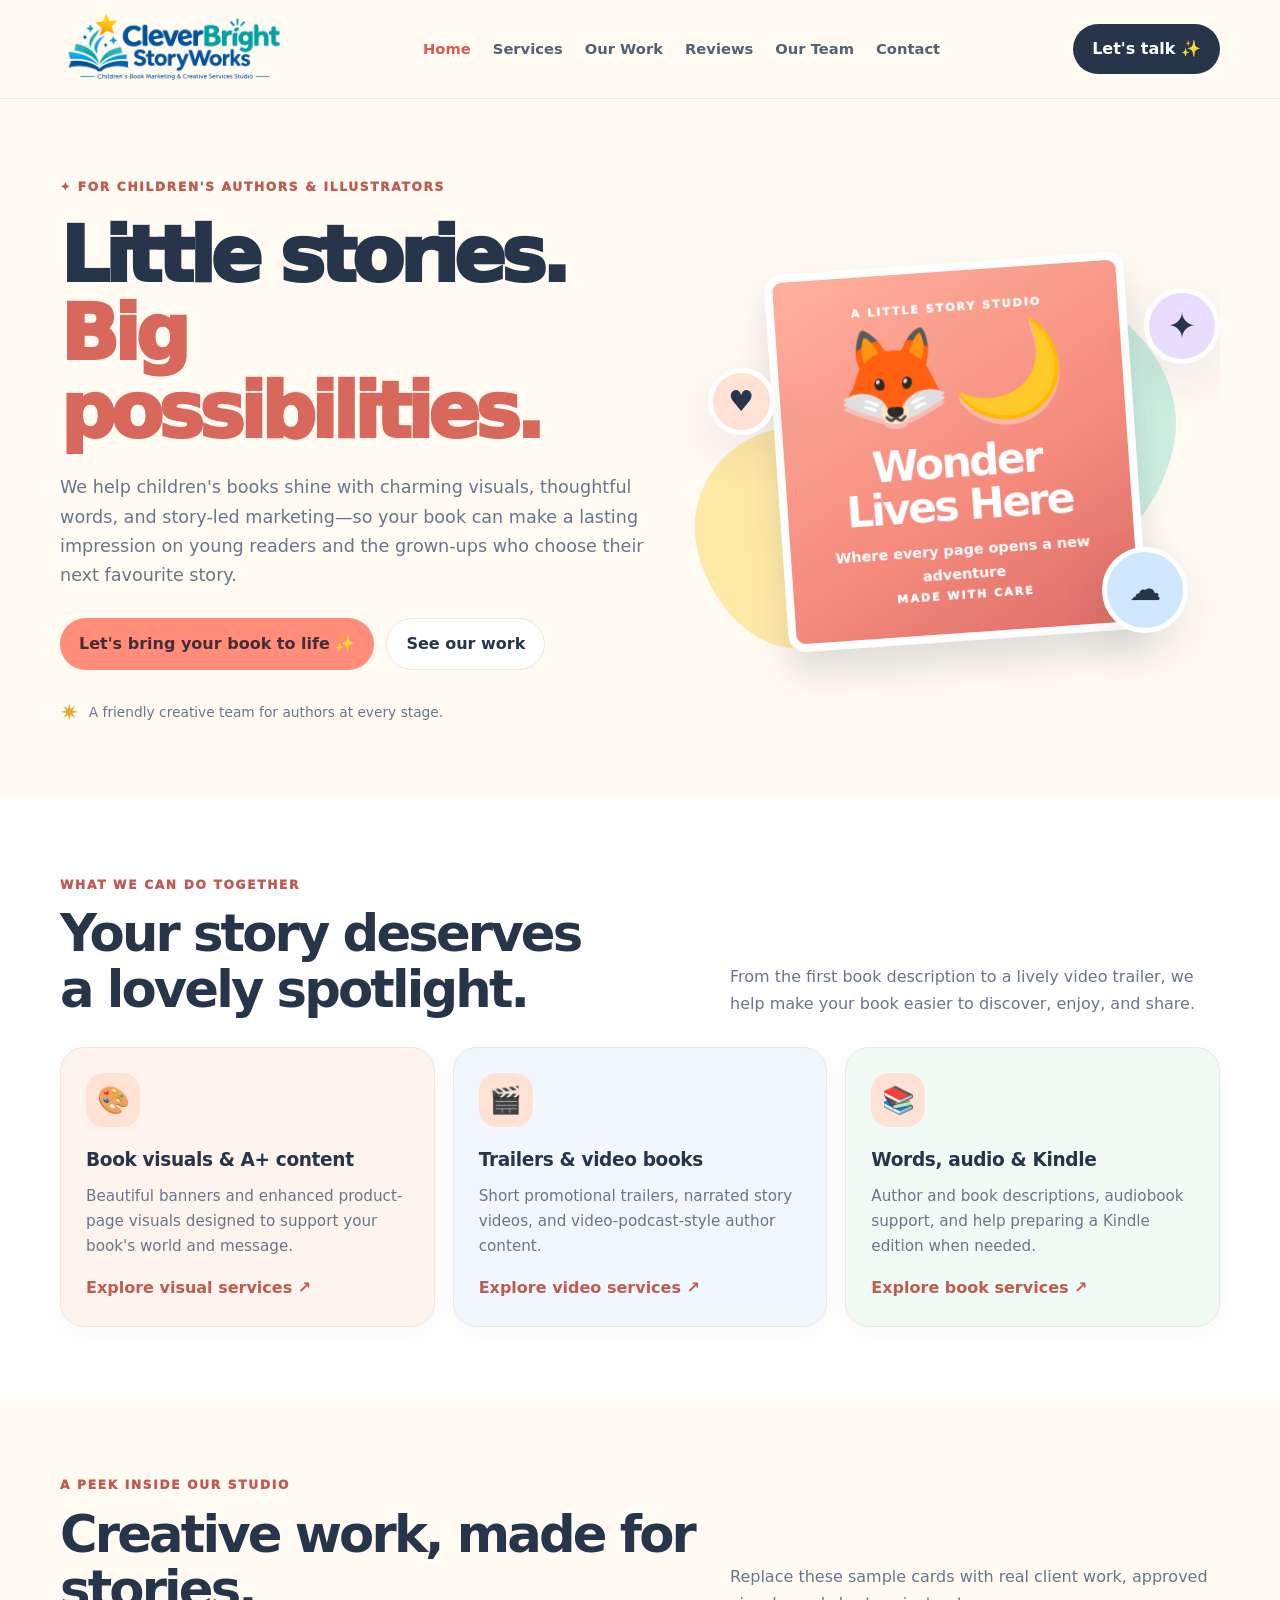
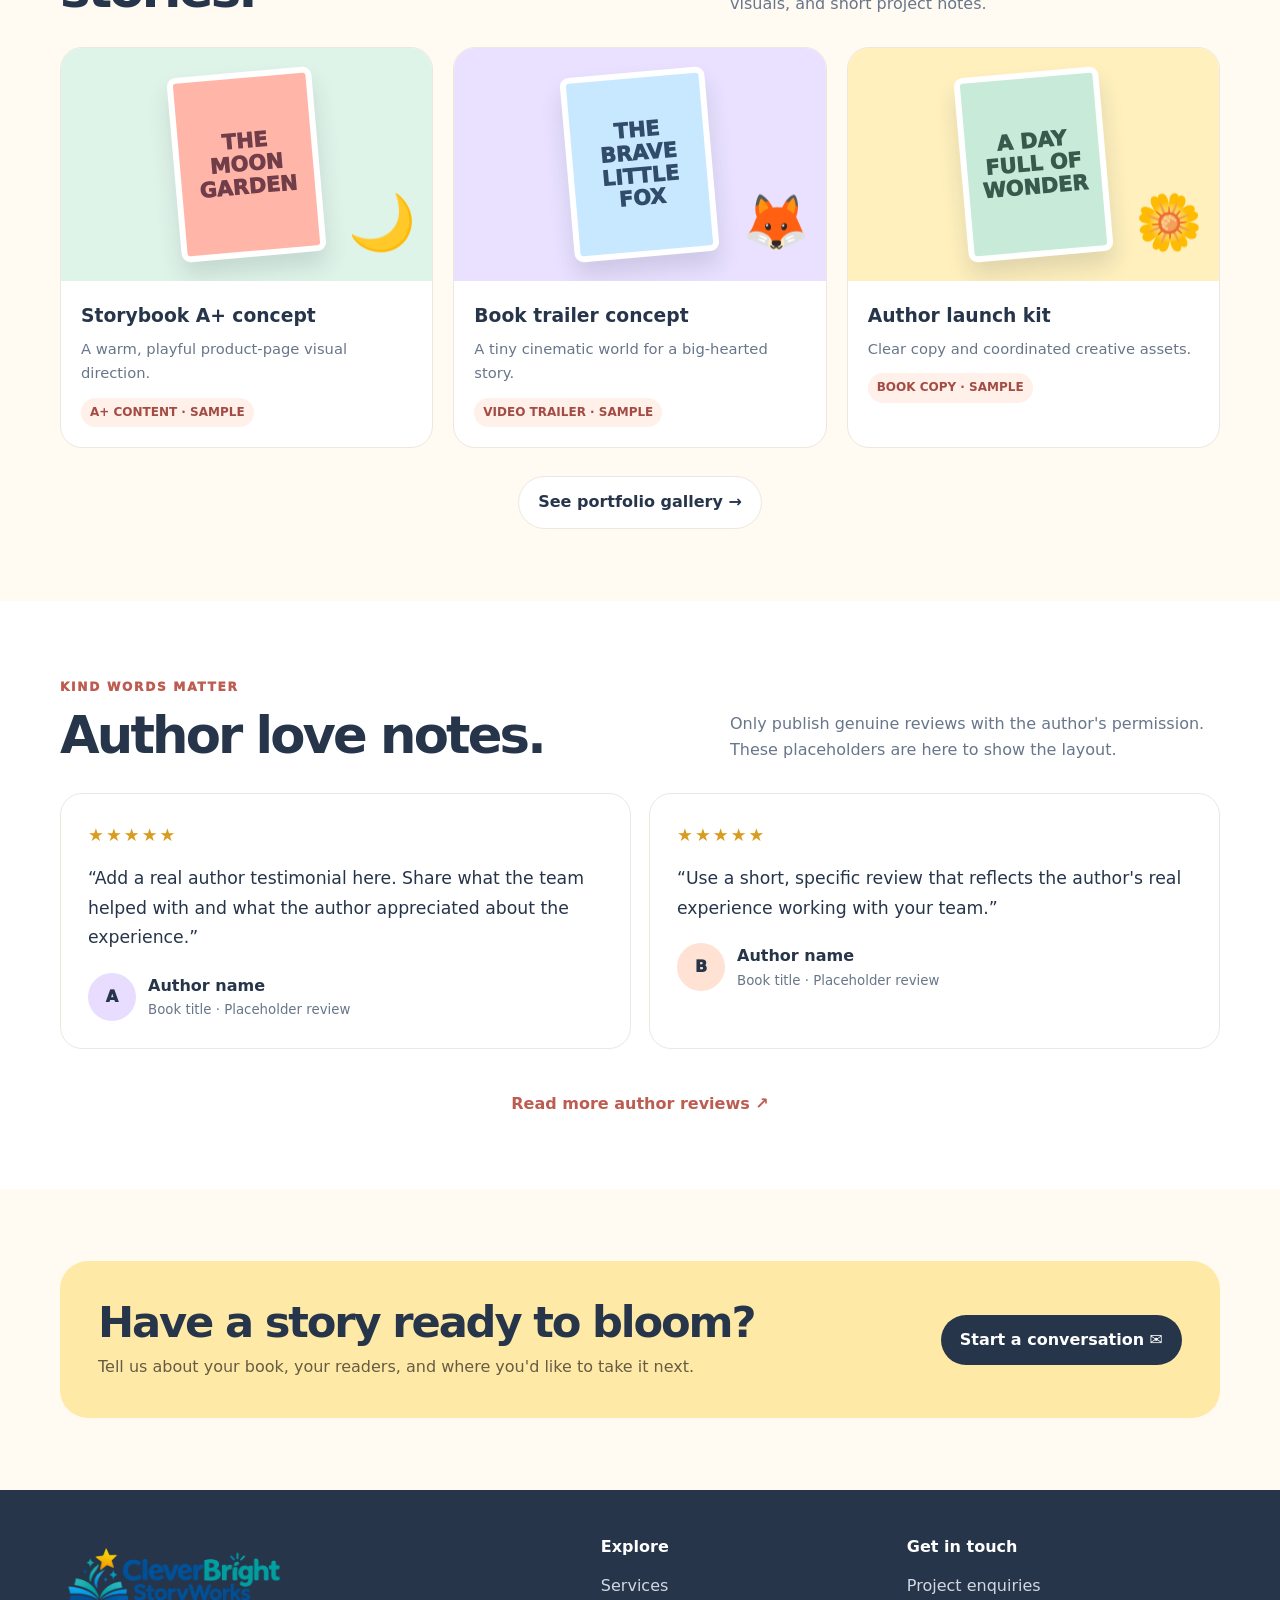
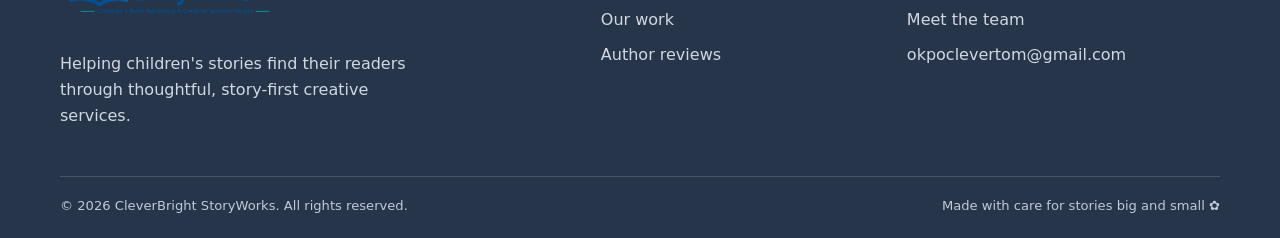
==== index.html @ 60925fe7 "Update index.html" ====
<!doctype html>
<html lang="en">
<head>
  <meta charset="utf-8"><meta name="viewport" content="width=device-width, initial-scale=1">
  <meta name="description" content="CleverBright StoryWorks helps children's authors bring their books to life through book marketing and creative services.">
  <title>Home | CleverBright StoryWorks</title>
  <link rel="stylesheet" href="styles.css">
  <script src="script.js" defer></script>
</head>
<body>
<header class="site-header"><div class="wrap nav">
<a class="logo" href="index.html"><img class="brand-logo" src="logo.png" alt="CleverBright StoryWorks"></a>
  <button class="menu-toggle" aria-label="Toggle navigation" aria-expanded="false">☰</button>
  <nav class="nav-links" aria-label="Main navigation"><a href="index.html" aria-current="page">Home</a><a href="services.html" >Services</a><a href="portfolio.html" >Our Work</a><a href="reviews.html" >Reviews</a><a href="team.html" >Our Team</a><a href="contact.html" >Contact</a></nav>
  <a class="nav-cta" href="contact.html">Let's talk ✨</a>
</div></header>
<main>
<section class="wrap hero">
  <div>
    <span class="eyebrow">✦ For children's authors & illustrators</span>
    <h1>Little stories.<br><em>Big possibilities.</em></h1>
    <p class="lead">We help children's books shine with charming visuals, thoughtful words, and story-led marketing—so your book can make a lasting impression on young readers and the grown-ups who choose their next favourite story.</p>
    <div class="hero-actions"><a class="button coral" href="contact.html">Let's bring your book to life ✨</a><a class="button light" href="portfolio.html">See our work</a></div>
    <div class="hero-note"><span class="sparkle">✷</span> A friendly creative team for authors at every stage.</div>
  </div>
  <div class="artboard" aria-label="Decorative children's book illustration">
    <div class="blob one"></div><div class="blob two"></div>
    <div class="floaty star">✦</div><div class="floaty heart">♥</div><div class="floaty cloud">☁</div>
    <div class="book-stack"><div class="book-cover"><div class="cover-kicker">A little story studio</div><div><div class="cover-illustration">🦊🌙</div><h2>Wonder<br>Lives Here</h2><p>Where every page opens a new adventure</p></div><div class="cover-kicker">Made with care</div></div></div>
  </div>
</section>
<section class="section white"><div class="wrap">
  <div class="section-head"><div><span class="eyebrow">What we can do together</span><h2 class="section-title">Your story deserves<br>a lovely spotlight.</h2></div><p>From the first book description to a lively video trailer, we help make your book easier to discover, enjoy, and share.</p></div>
  <div class="cards">
    <article class="card tint-peach"><div class="card-icon">🎨</div><h3>Book visuals & A+ content</h3><p>Beautiful banners and enhanced product-page visuals designed to support your book's world and message.</p><a class="text-link" href="services.html">Explore visual services ↗</a></article>
    <article class="card tint-blue"><div class="card-icon">🎬</div><h3>Trailers & video books</h3><p>Short promotional trailers, narrated story videos, and video-podcast-style author content.</p><a class="text-link" href="services.html">Explore video services ↗</a></article>
    <article class="card tint-mint"><div class="card-icon">📚</div><h3>Words, audio & Kindle</h3><p>Author and book descriptions, audiobook support, and help preparing a Kindle edition when needed.</p><a class="text-link" href="services.html">Explore book services ↗</a></article>
  </div>
</div></section>
<section class="section"><div class="wrap">
  <div class="section-head"><div><span class="eyebrow">A peek inside our studio</span><h2 class="section-title">Creative work, made for stories.</h2></div><p>Replace these sample cards with real client work, approved visuals, and short project notes.</p></div>
  <div class="portfolio-grid">
    <article class="work-card"><div class="work-art" style="background:#dff4e8"><div class="mock-cover" style="background:#ffb6a8;color:#703d49">THE<br>MOON<br>GARDEN</div><span class="emoji">🌙</span></div><div class="work-info"><h3>Storybook A+ concept</h3><p>A warm, playful product-page visual direction.</p><span class="tag">A+ CONTENT · SAMPLE</span></div></article>
    <article class="work-card"><div class="work-art" style="background:#e9e1ff"><div class="mock-cover" style="background:#c8e8ff;color:#304c6a">THE<br>BRAVE<br>LITTLE FOX</div><span class="emoji">🦊</span></div><div class="work-info"><h3>Book trailer concept</h3><p>A tiny cinematic world for a big-hearted story.</p><span class="tag">VIDEO TRAILER · SAMPLE</span></div></article>
    <article class="work-card"><div class="work-art" style="background:#fff0bd"><div class="mock-cover" style="background:#c7ead9;color:#365b4c">A DAY<br>FULL OF<br>WONDER</div><span class="emoji">🌼</span></div><div class="work-info"><h3>Author launch kit</h3><p>Clear copy and coordinated creative assets.</p><span class="tag">BOOK COPY · SAMPLE</span></div></article>
  </div>
  <div style="text-align:center;margin-top:28px"><a class="button light" href="portfolio.html">See portfolio gallery →</a></div>
</div></section>
<section class="section white"><div class="wrap">
  <div class="section-head"><div><span class="eyebrow">Kind words matter</span><h2 class="section-title">Author love notes.</h2></div><p>Only publish genuine reviews with the author's permission. These placeholders are here to show the layout.</p></div>
  <div class="review-grid">
    <article class="review"><div class="stars">★★★★★</div><p class="quote">“Add a real author testimonial here. Share what the team helped with and what the author appreciated about the experience.”</p><div class="reviewer"><div class="avatar">A</div><div><strong>Author name</strong><small>Book title · Placeholder review</small></div></div></article>
    <article class="review"><div class="stars">★★★★★</div><p class="quote">“Use a short, specific review that reflects the author's real experience working with your team.”</p><div class="reviewer"><div class="avatar" style="background:var(--peach)">B</div><div><strong>Author name</strong><small>Book title · Placeholder review</small></div></div></article>
  </div>
  <div style="text-align:center;margin-top:26px"><a class="text-link" href="reviews.html">Read more author reviews ↗</a></div>
</div></section>
<section class="section"><div class="wrap"><div class="cta-band"><div><h2>Have a story ready to bloom?</h2><p>Tell us about your book, your readers, and where you'd like to take it next.</p></div><a class="button" href="contact.html">Start a conversation ✉</a></div></div></section>
</main>
<footer class="site-footer"><div class="wrap">
  <div class="footer-grid">
    <div><a class="logo" href="index.html"><img class="brand-logo" src="logo.png" alt="CleverBright StoryWorks"></a><p style="max-width:380px;margin-top:18px">Helping children's stories find their readers through thoughtful, story-first creative services.</p></div>
    <div><h3>Explore</h3><div class="footer-links"><a href="services.html">Services</a><a href="portfolio.html">Our work</a><a href="reviews.html">Author reviews</a></div></div>
    <div><h3>Get in touch</h3><div class="footer-links"><a href="contact.html">Project enquiries</a><a href="team.html">Meet the team</a><a href="mailto:okpoclevertom@gmail.com">okpoclevertom@gmail.com</a></div></div>
  </div>
  <div class="footer-bottom"><span>© <span data-year></span> CleverBright StoryWorks. All rights reserved.</span><span>Made with care for stories big and small ✿</span></div>
</div></footer>
</body></html>
---- styles.css ----
/* Bright Ink Kids — shared website styles. Edit colors, fonts and spacing here. */
:root{
  --ink:#26354a; --muted:#68768a; --cream:#fffaf2; --paper:#ffffff;
  --coral:#ff8d7a; --peach:#ffe2d4; --mint:#cdeee1; --blue:#cfe7ff;
  --lilac:#e8ddff; --yellow:#ffe9a6; --line:#eee7df; --shadow:0 18px 50px rgba(48,55,75,.09);
  --radius:24px; --max:1160px;
}
*{box-sizing:border-box}
html{scroll-behavior:smooth}
body{margin:0;background:var(--cream);color:var(--ink);font-family:Nunito,"Avenir Next",Avenir,system-ui,-apple-system,BlinkMacSystemFont,"Segoe UI",sans-serif;line-height:1.65}
a{color:inherit;text-decoration:none}
img{max-width:100%;display:block}
.wrap{width:min(var(--max),calc(100% - 40px));margin-inline:auto}
.site-header{position:sticky;top:0;z-index:20;background:rgba(255,250,242,.92);backdrop-filter:blur(14px);border-bottom:1px solid rgba(238,231,223,.9)}
.nav{min-height:78px;display:flex;align-items:center;justify-content:space-between;gap:24px}
.logo{display:flex;align-items:center;gap:10px;font-weight:900;letter-spacing:-.04em;font-size:1.18rem}
.logo-mark{width:42px;height:42px;display:grid;place-items:center;border-radius:15px;background:var(--coral);color:#fff;font-size:1.35rem;transform:rotate(-5deg)}
.logo small{display:block;font-size:.65rem;letter-spacing:.13em;text-transform:uppercase;color:var(--muted);font-weight:800;line-height:1.2}
.nav-links{display:flex;align-items:center;gap:22px;color:#536176;font-size:.92rem;font-weight:800}
.nav-links a:hover,.nav-links a[aria-current="page"]{color:#d65d50}
.nav-cta,.button{display:inline-flex;align-items:center;justify-content:center;gap:8px;border:0;border-radius:999px;padding:12px 19px;background:var(--ink);color:#fff;font-weight:900;cursor:pointer;transition:transform .2s,box-shadow .2s}
.nav-cta:hover,.button:hover{transform:translateY(-2px);box-shadow:0 9px 20px rgba(38,53,74,.14)}
.button.coral{background:var(--coral);color:#442d34}.button.light{background:#fff;color:var(--ink);border:1px solid var(--line)}
.menu-toggle{display:none;border:1px solid var(--line);background:#fff;border-radius:12px;padding:9px 12px;font-size:1.1rem}
.hero{padding:74px 0 68px;display:grid;grid-template-columns:1.05fr .95fr;gap:48px;align-items:center;overflow:hidden}
.eyebrow{display:inline-flex;align-items:center;gap:8px;color:#bd5c50;font-size:.76rem;letter-spacing:.14em;text-transform:uppercase;font-weight:1000}
h1,h2,h3,p{margin-top:0}
h1{font-size:clamp(2.8rem,6vw,5.3rem);line-height:1.02;letter-spacing:-.065em;margin:17px 0 22px;font-weight:1000}
h1 em{font-style:normal;color:#d9685c}
.lead{font-size:1.1rem;color:var(--muted);max-width:610px}
.hero-actions{display:flex;flex-wrap:wrap;gap:12px;margin-top:28px}
.hero-note{display:flex;align-items:center;gap:10px;color:var(--muted);font-size:.86rem;margin-top:24px}
.sparkle{color:#e4a92b;font-size:1.4rem}
.artboard{position:relative;min-height:420px;display:grid;place-items:center}
.blob{position:absolute;border-radius:46% 54% 59% 41% / 45% 42% 58% 55%}
.blob.one{width:340px;height:330px;background:var(--mint);right:9%;top:7%;transform:rotate(12deg)}
.blob.two{width:220px;height:220px;background:var(--yellow);left:1%;bottom:4%;transform:rotate(-14deg)}
.book-stack{position:relative;z-index:1;width:min(360px,80%);transform:rotate(-4deg);filter:drop-shadow(0 22px 18px rgba(45,55,70,.15))}
.book-cover{min-height:355px;padding:28px 26px;border:8px solid #fff;border-radius:17px;background:linear-gradient(150deg,#ffb09e,#f58b7d 60%,#dc6c68);display:flex;flex-direction:column;align-items:center;text-align:center;justify-content:space-between;color:#fff}
.book-cover .cover-kicker{font-size:.7rem;letter-spacing:.17em;font-weight:1000;text-transform:uppercase}
.book-cover h2{font-size:2.65rem;line-height:1.02;letter-spacing:-.06em;margin:12px 0}
.book-cover p{font-size:.9rem;font-weight:800;margin:0}
.cover-illustration{font-size:5.8rem;line-height:1.2;filter:drop-shadow(0 5px 0 rgba(255,255,255,.35))}
.floaty{position:absolute;z-index:2;display:grid;place-items:center;border:5px solid #fff;border-radius:50%;box-shadow:var(--shadow)}
.floaty.star{width:76px;height:76px;background:var(--lilac);font-size:2.2rem;right:0;top:11%}
.floaty.heart{width:67px;height:67px;background:var(--peach);font-size:1.8rem;left:3%;top:30%}
.floaty.cloud{width:86px;height:86px;background:var(--blue);font-size:2rem;right:6%;bottom:7%}
.section{padding:72px 0}
.section.white{background:#fff}
.section-head{display:flex;align-items:end;justify-content:space-between;gap:25px;margin-bottom:30px}
.section-head h2,.page-hero h1{font-size:clamp(2rem,4vw,3.5rem);line-height:1.08;letter-spacing:-.055em;margin:9px 0 0}
.section-head p{max-width:490px;color:var(--muted);margin:0}
.cards{display:grid;grid-template-columns:repeat(3,1fr);gap:18px}
.card{background:#fff;border:1px solid var(--line);border-radius:var(--radius);padding:25px;box-shadow:0 6px 24px rgba(48,55,75,.035)}
.card.tint-mint{background:#f0fbf6}.card.tint-peach{background:#fff3ed}.card.tint-blue{background:#f1f7ff}.card.tint-lilac{background:#f7f3ff}.card.tint-yellow{background:#fff9e5}
.card-icon{width:54px;height:54px;display:grid;place-items:center;border-radius:18px;font-size:1.65rem;background:var(--peach);margin-bottom:18px}
.card h3{font-size:1.16rem;margin:0 0 8px;letter-spacing:-.02em}
.card p{color:var(--muted);font-size:.95rem;margin:0}
.text-link{display:inline-flex;margin-top:16px;font-weight:900;color:#bd5c50}
.page-hero{padding:65px 0 45px;text-align:center;background:radial-gradient(circle at 15% 15%,#ffe6d8 0,transparent 25%),radial-gradient(circle at 88% 25%,#dff5ea 0,transparent 24%),var(--cream)}
.page-hero .lead{margin:18px auto 0}
.filters{display:flex;flex-wrap:wrap;gap:10px;margin-bottom:26px}
.filter{border:1px solid var(--line);border-radius:999px;background:#fff;padding:9px 15px;font-weight:850;color:var(--muted);cursor:pointer}
.filter.active,.filter:hover{background:var(--ink);color:#fff;border-color:var(--ink)}
.portfolio-grid{display:grid;grid-template-columns:repeat(3,1fr);gap:20px}
.work-card{overflow:hidden;border-radius:22px;background:#fff;border:1px solid var(--line)}
.work-art{min-height:230px;padding:24px;display:grid;place-items:center;position:relative;overflow:hidden}
.work-art .mock-cover{width:145px;height:185px;border:6px solid white;border-radius:9px;box-shadow:0 14px 22px #26354a24;display:flex;align-items:center;justify-content:center;text-align:center;font-weight:1000;line-height:1.1;padding:12px;font-size:1.3rem;transform:rotate(-5deg)}
.work-art .emoji{font-size:3.4rem;position:absolute;right:16px;bottom:13px}
.work-info{padding:20px}.work-info h3{margin:0 0 5px}.work-info p{color:var(--muted);font-size:.92rem;margin:0}.tag{display:inline-block;margin-top:12px;font-size:.75rem;font-weight:900;color:#a34c44;background:#fff0e9;padding:5px 9px;border-radius:999px}
.review-grid{display:grid;grid-template-columns:repeat(2,1fr);gap:18px}
.review{padding:27px;background:#fff;border:1px solid var(--line);border-radius:22px}
.stars{color:#d99c21;letter-spacing:.12em;font-size:1.1rem}
.quote{font-size:1.08rem;line-height:1.7;margin:14px 0 20px}
.reviewer{display:flex;align-items:center;gap:12px}
.avatar{width:48px;height:48px;border-radius:50%;display:grid;place-items:center;background:var(--lilac);font-weight:1000}
.reviewer small{display:block;color:var(--muted)}
.notice{background:#fff6d9;border:1px solid #f1dfa2;padding:16px 18px;border-radius:16px;color:#65542b;margin-bottom:24px}
.team-grid{display:grid;grid-template-columns:repeat(3,1fr);gap:20px}
.person{background:#fff;border:1px solid var(--line);border-radius:24px;overflow:hidden}
.person-photo{height:245px;background:linear-gradient(140deg,var(--blue),var(--lilac));display:grid;place-items:center;color:#536176;font-size:4.2rem}
.person-body{padding:22px}.person-body h3{margin:0 0 2px}.role{color:#c15f52;font-weight:900;font-size:.84rem}.person-body p{color:var(--muted);font-size:.92rem;margin:10px 0 0}
.contact-layout{display:grid;grid-template-columns:.85fr 1.15fr;gap:30px}
.contact-panel{background:var(--mint);padding:30px;border-radius:24px}
.contact-panel h2{font-size:2rem;line-height:1.1;letter-spacing:-.05em}
.contact-line{padding:13px 0;border-top:1px solid #a9d7c5}
.contact-line small{display:block;color:#536176}
.contact-form{background:#fff;border:1px solid var(--line);padding:30px;border-radius:24px}
label{display:block;font-weight:900;font-size:.9rem;margin:0 0 7px}
input,textarea,select{width:100%;padding:13px 14px;border:1px solid #dedfe5;border-radius:12px;font:inherit;background:#fff;color:var(--ink);margin-bottom:16px}
textarea{min-height:130px;resize:vertical}
.form-note{font-size:.83rem;color:var(--muted)}
.cta-band{background:var(--yellow);border-radius:28px;padding:38px;display:flex;align-items:center;justify-content:space-between;gap:24px}
.cta-band h2{font-size:clamp(1.7rem,4vw,2.7rem);line-height:1.08;letter-spacing:-.05em;margin:0 0 8px}
.cta-band p{margin:0;color:#665c43}
.site-footer{background:#26354a;color:#fff;padding:44px 0 22px;margin-top:0}
.footer-grid{display:grid;grid-template-columns:1.3fr .7fr .8fr;gap:32px;padding-bottom:30px}
.site-footer p,.site-footer a{color:#d1d8e3}.site-footer h3{font-size:1rem;margin:0 0 12px}.footer-links{display:grid;gap:8px}
.footer-bottom{border-top:1px solid #ffffff26;padding-top:18px;color:#c0cad8;font-size:.82rem;display:flex;justify-content:space-between;gap:15px;flex-wrap:wrap}
@media(max-width:850px){.nav-links{gap:12px}.nav-links a{font-size:.84rem}.nav-cta{display:none}.hero{grid-template-columns:1fr;gap:10px;padding-top:55px}.artboard{min-height:380px}.cards,.portfolio-grid,.team-grid{grid-template-columns:repeat(2,1fr)}.contact-layout{grid-template-columns:1fr}.footer-grid{grid-template-columns:1fr 1fr}.footer-grid>div:first-child{grid-column:1/-1}}
@media(max-width:620px){.wrap{width:min(var(--max),calc(100% - 28px))}.menu-toggle{display:block}.nav{min-height:68px;flex-wrap:wrap}.nav-links{display:none;order:3;width:100%;padding:0 0 17px;flex-direction:column;align-items:stretch;gap:0}.nav-links.open{display:flex}.nav-links a{padding:10px 2px;border-top:1px solid var(--line)}.hero{padding:48px 0 38px}.artboard{min-height:330px}.blob.one{width:270px;height:270px}.blob.two{width:165px;height:165px}.book-cover{min-height:285px}.book-cover h2{font-size:2.1rem}.cover-illustration{font-size:4.7rem}.section{padding:52px 0}.section-head{display:block}.section-head p{margin-top:15px}.cards,.portfolio-grid,.team-grid,.review-grid{grid-template-columns:1fr}.work-art{min-height:220px}.cta-band{padding:26px;align-items:flex-start;flex-direction:column}.footer-grid{grid-template-columns:1fr}.footer-grid>div:first-child{grid-column:auto}.page-hero{padding:50px 0 35px}}
.brand-logo {
  display: block;
  width: 230px;
  max-width: 35vw;
  height: auto;
  object-fit: contain;
  flex-shrink: 0;
}

@media (max-width: 620px) {
  .brand-logo {
    width: 190px;
    max-width: 62vw;
  }
}
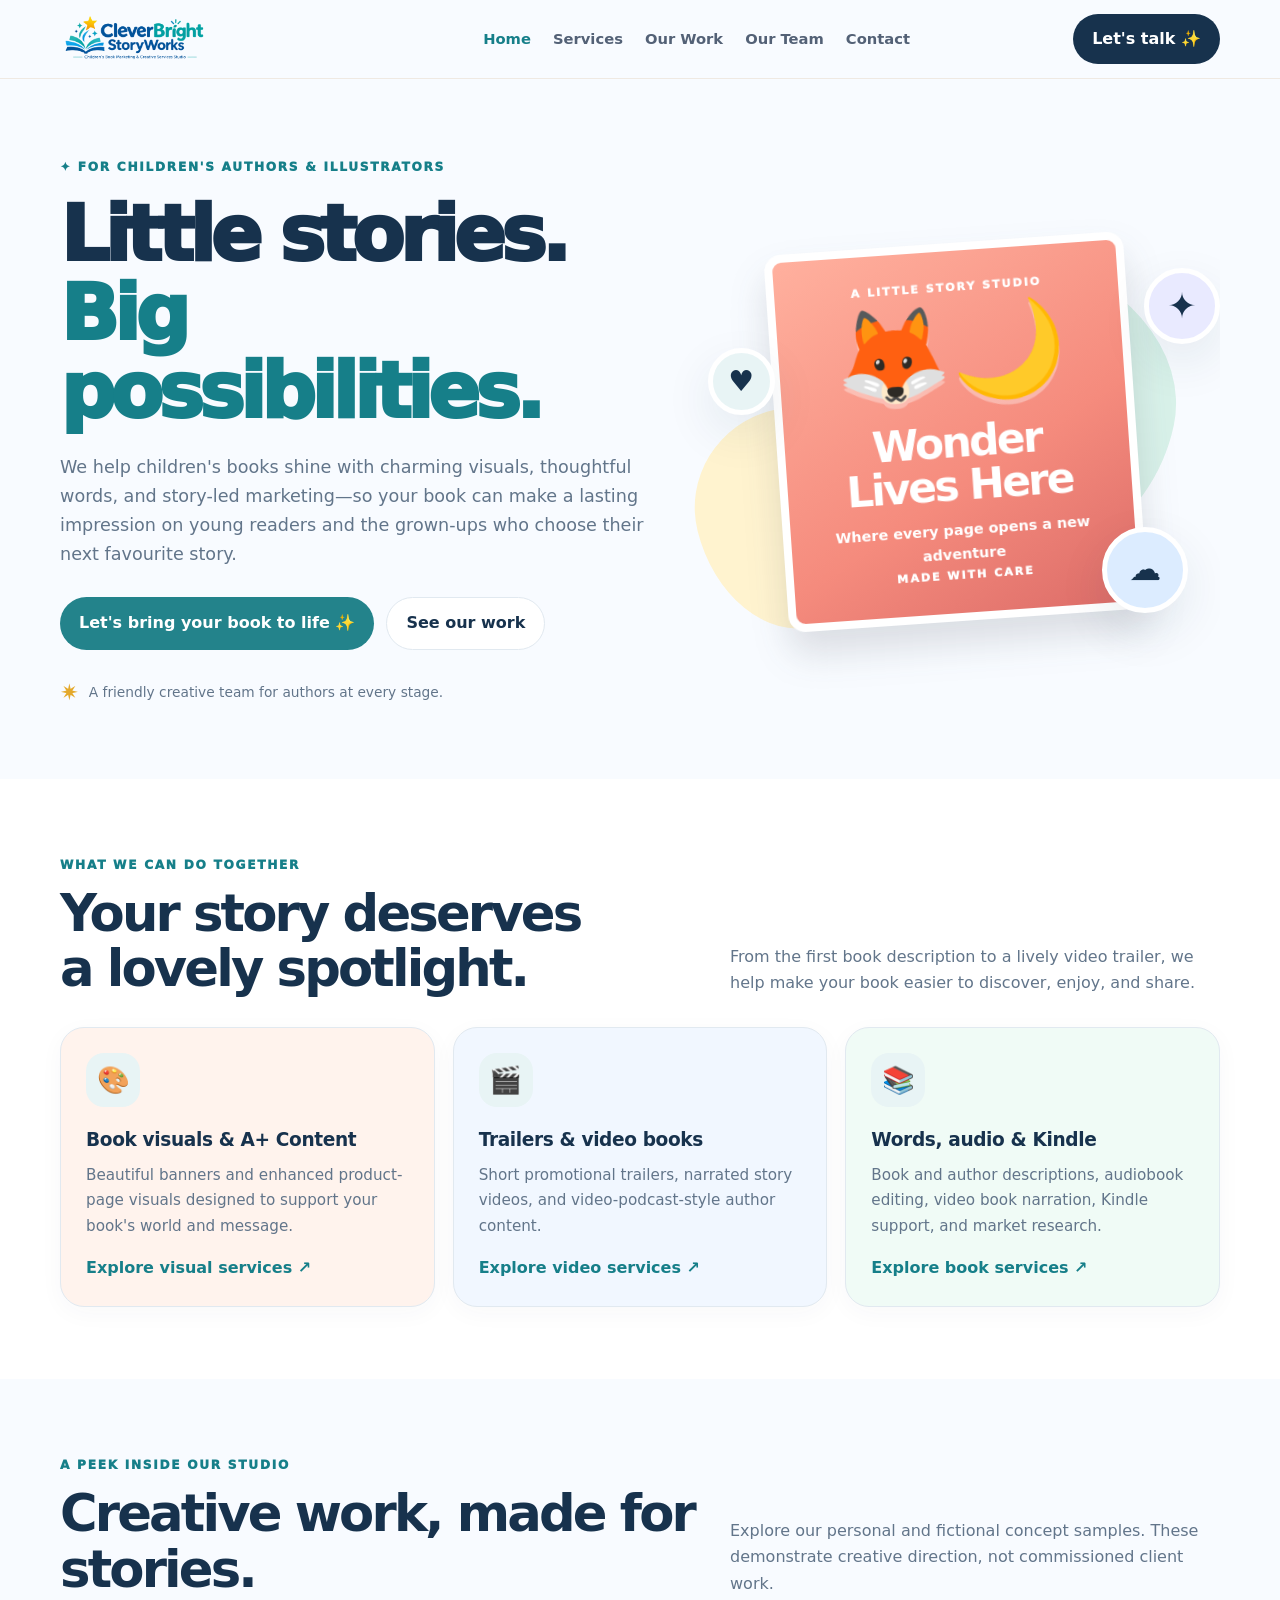
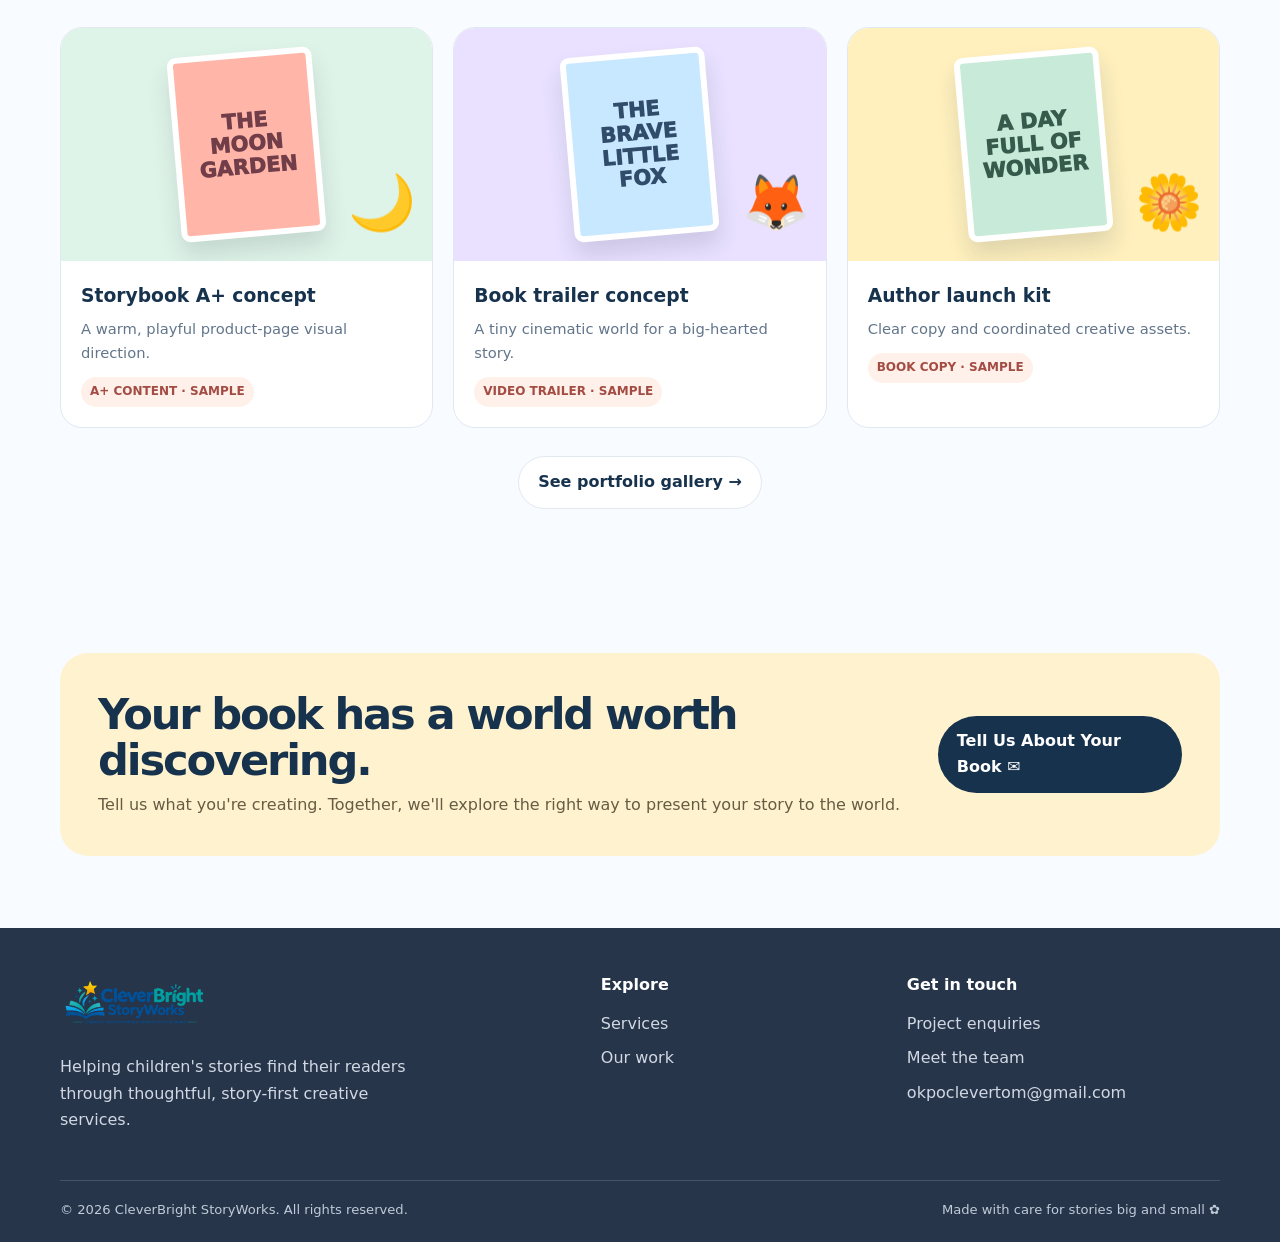
==== commit 07593579: "Add files via upload" ====
--- a/index.html
+++ b/index.html
@@ -9,9 +9,9 @@
 </head>
 <body>
 <header class="site-header"><div class="wrap nav">
-<a class="logo" href="index.html"><img class="brand-logo" src="logo.png" alt="CleverBright StoryWorks"></a>
+  <a class="logo" href="index.html" aria-label="CleverBright StoryWorks home"><img class="site-logo-image" src="logo.png" alt="CleverBright StoryWorks"></a>
   <button class="menu-toggle" aria-label="Toggle navigation" aria-expanded="false">☰</button>
-  <nav class="nav-links" aria-label="Main navigation"><a href="index.html" aria-current="page">Home</a><a href="services.html" >Services</a><a href="portfolio.html" >Our Work</a><a href="reviews.html" >Reviews</a><a href="team.html" >Our Team</a><a href="contact.html" >Contact</a></nav>
+  <nav class="nav-links" aria-label="Main navigation"><a href="index.html" aria-current="page">Home</a><a href="services.html" >Services</a><a href="portfolio.html" >Our Work</a><a href="team.html" >Our Team</a><a href="contact.html" >Contact</a></nav>
   <a class="nav-cta" href="contact.html">Let's talk ✨</a>
 </div></header>
 <main>
@@ -32,13 +32,13 @@
 <section class="section white"><div class="wrap">
   <div class="section-head"><div><span class="eyebrow">What we can do together</span><h2 class="section-title">Your story deserves<br>a lovely spotlight.</h2></div><p>From the first book description to a lively video trailer, we help make your book easier to discover, enjoy, and share.</p></div>
   <div class="cards">
-    <article class="card tint-peach"><div class="card-icon">🎨</div><h3>Book visuals & A+ content</h3><p>Beautiful banners and enhanced product-page visuals designed to support your book's world and message.</p><a class="text-link" href="services.html">Explore visual services ↗</a></article>
+    <article class="card tint-peach"><div class="card-icon">🎨</div><h3>Book visuals & A+ Content</h3><p>Beautiful banners and enhanced product-page visuals designed to support your book's world and message.</p><a class="text-link" href="services.html">Explore visual services ↗</a></article>
     <article class="card tint-blue"><div class="card-icon">🎬</div><h3>Trailers & video books</h3><p>Short promotional trailers, narrated story videos, and video-podcast-style author content.</p><a class="text-link" href="services.html">Explore video services ↗</a></article>
-    <article class="card tint-mint"><div class="card-icon">📚</div><h3>Words, audio & Kindle</h3><p>Author and book descriptions, audiobook support, and help preparing a Kindle edition when needed.</p><a class="text-link" href="services.html">Explore book services ↗</a></article>
+    <article class="card tint-mint"><div class="card-icon">📚</div><h3>Words, audio & Kindle</h3><p>Book and author descriptions, audiobook editing, video book narration, Kindle support, and market research.</p><a class="text-link" href="services.html">Explore book services ↗</a></article>
   </div>
 </div></section>
 <section class="section"><div class="wrap">
-  <div class="section-head"><div><span class="eyebrow">A peek inside our studio</span><h2 class="section-title">Creative work, made for stories.</h2></div><p>Replace these sample cards with real client work, approved visuals, and short project notes.</p></div>
+  <div class="section-head"><div><span class="eyebrow">A peek inside our studio</span><h2 class="section-title">Creative work, made for stories.</h2></div><p>Explore our personal and fictional concept samples. These demonstrate creative direction, not commissioned client work.</p></div>
   <div class="portfolio-grid">
     <article class="work-card"><div class="work-art" style="background:#dff4e8"><div class="mock-cover" style="background:#ffb6a8;color:#703d49">THE<br>MOON<br>GARDEN</div><span class="emoji">🌙</span></div><div class="work-info"><h3>Storybook A+ concept</h3><p>A warm, playful product-page visual direction.</p><span class="tag">A+ CONTENT · SAMPLE</span></div></article>
     <article class="work-card"><div class="work-art" style="background:#e9e1ff"><div class="mock-cover" style="background:#c8e8ff;color:#304c6a">THE<br>BRAVE<br>LITTLE FOX</div><span class="emoji">🦊</span></div><div class="work-info"><h3>Book trailer concept</h3><p>A tiny cinematic world for a big-hearted story.</p><span class="tag">VIDEO TRAILER · SAMPLE</span></div></article>
@@ -46,22 +46,14 @@
   </div>
   <div style="text-align:center;margin-top:28px"><a class="button light" href="portfolio.html">See portfolio gallery →</a></div>
 </div></section>
-<section class="section white"><div class="wrap">
-  <div class="section-head"><div><span class="eyebrow">Kind words matter</span><h2 class="section-title">Author love notes.</h2></div><p>Only publish genuine reviews with the author's permission. These placeholders are here to show the layout.</p></div>
-  <div class="review-grid">
-    <article class="review"><div class="stars">★★★★★</div><p class="quote">“Add a real author testimonial here. Share what the team helped with and what the author appreciated about the experience.”</p><div class="reviewer"><div class="avatar">A</div><div><strong>Author name</strong><small>Book title · Placeholder review</small></div></div></article>
-    <article class="review"><div class="stars">★★★★★</div><p class="quote">“Use a short, specific review that reflects the author's real experience working with your team.”</p><div class="reviewer"><div class="avatar" style="background:var(--peach)">B</div><div><strong>Author name</strong><small>Book title · Placeholder review</small></div></div></article>
-  </div>
-  <div style="text-align:center;margin-top:26px"><a class="text-link" href="reviews.html">Read more author reviews ↗</a></div>
-</div></section>
-<section class="section"><div class="wrap"><div class="cta-band"><div><h2>Have a story ready to bloom?</h2><p>Tell us about your book, your readers, and where you'd like to take it next.</p></div><a class="button" href="contact.html">Start a conversation ✉</a></div></div></section>
+<section class="section"><div class="wrap"><div class="cta-band"><div><h2>Your book has a world worth discovering.</h2><p>Tell us what you're creating. Together, we'll explore the right way to present your story to the world.</p></div><a class="button" href="contact.html">Tell Us About Your Book ✉</a></div></div></section>
 </main>
 <footer class="site-footer"><div class="wrap">
   <div class="footer-grid">
-    <div><a class="logo" href="index.html"><img class="brand-logo" src="logo.png" alt="CleverBright StoryWorks"></a><p style="max-width:380px;margin-top:18px">Helping children's stories find their readers through thoughtful, story-first creative services.</p></div>
-    <div><h3>Explore</h3><div class="footer-links"><a href="services.html">Services</a><a href="portfolio.html">Our work</a><a href="reviews.html">Author reviews</a></div></div>
+    <div><a class="logo" href="index.html" aria-label="CleverBright StoryWorks home"><img class="site-logo-image" src="logo.png" alt="CleverBright StoryWorks"></a><p style="max-width:380px;margin-top:18px">Helping children's stories find their readers through thoughtful, story-first creative services.</p></div>
+    <div><h3>Explore</h3><div class="footer-links"><a href="services.html">Services</a><a href="portfolio.html">Our work</a></div></div>
     <div><h3>Get in touch</h3><div class="footer-links"><a href="contact.html">Project enquiries</a><a href="team.html">Meet the team</a><a href="mailto:okpoclevertom@gmail.com">okpoclevertom@gmail.com</a></div></div>
   </div>
   <div class="footer-bottom"><span>© <span data-year></span> CleverBright StoryWorks. All rights reserved.</span><span>Made with care for stories big and small ✿</span></div>
 </div></footer>
-</body></html>
+</body></html>
--- a/styles.css
+++ b/styles.css
@@ -1,8 +1,8 @@
-/* Bright Ink Kids — shared website styles. Edit colors, fonts and spacing here. */
+/* CleverBright StoryWorks — shared website styles. */
 :root{
-  --ink:#26354a; --muted:#68768a; --cream:#fffaf2; --paper:#ffffff;
-  --coral:#ff8d7a; --peach:#ffe2d4; --mint:#cdeee1; --blue:#cfe7ff;
-  --lilac:#e8ddff; --yellow:#ffe9a6; --line:#eee7df; --shadow:0 18px 50px rgba(48,55,75,.09);
+  --ink:#17324d; --muted:#62758a; --cream:#f8fbff; --paper:#ffffff;
+  --coral:#23838b; --peach:#e8f4f5; --mint:#d8f1e9; --blue:#dcecff;
+  --lilac:#e9eaff; --yellow:#fff3cf; --line:#e1e9f0; --shadow:0 18px 50px rgba(23,50,77,.09);
   --radius:24px; --max:1160px;
 }
 *{box-sizing:border-box}
@@ -11,22 +11,22 @@
 a{color:inherit;text-decoration:none}
 img{max-width:100%;display:block}
 .wrap{width:min(var(--max),calc(100% - 40px));margin-inline:auto}
-.site-header{position:sticky;top:0;z-index:20;background:rgba(255,250,242,.92);backdrop-filter:blur(14px);border-bottom:1px solid rgba(238,231,223,.9)}
+.site-header{position:sticky;top:0;z-index:20;background:rgba(248,251,255,.94);backdrop-filter:blur(14px);border-bottom:1px solid rgba(238,231,223,.9)}
 .nav{min-height:78px;display:flex;align-items:center;justify-content:space-between;gap:24px}
 .logo{display:flex;align-items:center;gap:10px;font-weight:900;letter-spacing:-.04em;font-size:1.18rem}
 .logo-mark{width:42px;height:42px;display:grid;place-items:center;border-radius:15px;background:var(--coral);color:#fff;font-size:1.35rem;transform:rotate(-5deg)}
 .logo small{display:block;font-size:.65rem;letter-spacing:.13em;text-transform:uppercase;color:var(--muted);font-weight:800;line-height:1.2}
 .nav-links{display:flex;align-items:center;gap:22px;color:#536176;font-size:.92rem;font-weight:800}
-.nav-links a:hover,.nav-links a[aria-current="page"]{color:#d65d50}
+.nav-links a:hover,.nav-links a[aria-current="page"]{color:#167f89}
 .nav-cta,.button{display:inline-flex;align-items:center;justify-content:center;gap:8px;border:0;border-radius:999px;padding:12px 19px;background:var(--ink);color:#fff;font-weight:900;cursor:pointer;transition:transform .2s,box-shadow .2s}
 .nav-cta:hover,.button:hover{transform:translateY(-2px);box-shadow:0 9px 20px rgba(38,53,74,.14)}
-.button.coral{background:var(--coral);color:#442d34}.button.light{background:#fff;color:var(--ink);border:1px solid var(--line)}
+.button.coral{background:var(--coral);color:#ffffff}.button.light{background:#fff;color:var(--ink);border:1px solid var(--line)}
 .menu-toggle{display:none;border:1px solid var(--line);background:#fff;border-radius:12px;padding:9px 12px;font-size:1.1rem}
 .hero{padding:74px 0 68px;display:grid;grid-template-columns:1.05fr .95fr;gap:48px;align-items:center;overflow:hidden}
-.eyebrow{display:inline-flex;align-items:center;gap:8px;color:#bd5c50;font-size:.76rem;letter-spacing:.14em;text-transform:uppercase;font-weight:1000}
+.eyebrow{display:inline-flex;align-items:center;gap:8px;color:#167f89;font-size:.76rem;letter-spacing:.14em;text-transform:uppercase;font-weight:1000}
 h1,h2,h3,p{margin-top:0}
 h1{font-size:clamp(2.8rem,6vw,5.3rem);line-height:1.02;letter-spacing:-.065em;margin:17px 0 22px;font-weight:1000}
-h1 em{font-style:normal;color:#d9685c}
+h1 em{font-style:normal;color:#167f89}
 .lead{font-size:1.1rem;color:var(--muted);max-width:610px}
 .hero-actions{display:flex;flex-wrap:wrap;gap:12px;margin-top:28px}
 .hero-note{display:flex;align-items:center;gap:10px;color:var(--muted);font-size:.86rem;margin-top:24px}
@@ -56,7 +56,7 @@
 .card-icon{width:54px;height:54px;display:grid;place-items:center;border-radius:18px;font-size:1.65rem;background:var(--peach);margin-bottom:18px}
 .card h3{font-size:1.16rem;margin:0 0 8px;letter-spacing:-.02em}
 .card p{color:var(--muted);font-size:.95rem;margin:0}
-.text-link{display:inline-flex;margin-top:16px;font-weight:900;color:#bd5c50}
+.text-link{display:inline-flex;margin-top:16px;font-weight:900;color:#167f89}
 .page-hero{padding:65px 0 45px;text-align:center;background:radial-gradient(circle at 15% 15%,#ffe6d8 0,transparent 25%),radial-gradient(circle at 88% 25%,#dff5ea 0,transparent 24%),var(--cream)}
 .page-hero .lead{margin:18px auto 0}
 .filters{display:flex;flex-wrap:wrap;gap:10px;margin-bottom:26px}
@@ -99,18 +99,22 @@
 .footer-bottom{border-top:1px solid #ffffff26;padding-top:18px;color:#c0cad8;font-size:.82rem;display:flex;justify-content:space-between;gap:15px;flex-wrap:wrap}
 @media(max-width:850px){.nav-links{gap:12px}.nav-links a{font-size:.84rem}.nav-cta{display:none}.hero{grid-template-columns:1fr;gap:10px;padding-top:55px}.artboard{min-height:380px}.cards,.portfolio-grid,.team-grid{grid-template-columns:repeat(2,1fr)}.contact-layout{grid-template-columns:1fr}.footer-grid{grid-template-columns:1fr 1fr}.footer-grid>div:first-child{grid-column:1/-1}}
 @media(max-width:620px){.wrap{width:min(var(--max),calc(100% - 28px))}.menu-toggle{display:block}.nav{min-height:68px;flex-wrap:wrap}.nav-links{display:none;order:3;width:100%;padding:0 0 17px;flex-direction:column;align-items:stretch;gap:0}.nav-links.open{display:flex}.nav-links a{padding:10px 2px;border-top:1px solid var(--line)}.hero{padding:48px 0 38px}.artboard{min-height:330px}.blob.one{width:270px;height:270px}.blob.two{width:165px;height:165px}.book-cover{min-height:285px}.book-cover h2{font-size:2.1rem}.cover-illustration{font-size:4.7rem}.section{padding:52px 0}.section-head{display:block}.section-head p{margin-top:15px}.cards,.portfolio-grid,.team-grid,.review-grid{grid-template-columns:1fr}.work-art{min-height:220px}.cta-band{padding:26px;align-items:flex-start;flex-direction:column}.footer-grid{grid-template-columns:1fr}.footer-grid>div:first-child{grid-column:auto}.page-hero{padding:50px 0 35px}}
-.brand-logo {
-  display: block;
-  width: 230px;
-  max-width: 35vw;
-  height: auto;
-  object-fit: contain;
-  flex-shrink: 0;
-}
 
-@media (max-width: 620px) {
-  .brand-logo {
-    width: 190px;
-    max-width: 62vw;
-  }
-}
+/* Updated CleverBright StoryWorks logo */
+.logo{gap:0;flex-shrink:0}
+.site-logo-image{display:block;width:260px;height:auto;max-height:64px;object-fit:contain;object-position:left center}
+@media(max-width:850px){.site-logo-image{width:220px;max-height:58px}}
+@media(max-width:620px){.site-logo-image{width:195px;max-height:52px}}
+
+/* Launch portfolio presentation */
+.portfolio-grid.launch-grid{grid-template-columns:repeat(2,minmax(0,1fr));align-items:stretch}
+.launch-card{display:flex;flex-direction:column}
+.video-stage{background:linear-gradient(145deg,#e1eefb,#d8f1e9);padding:22px;display:flex;justify-content:center;align-items:center;min-height:360px}
+.video-placeholder{width:min(100%,230px);aspect-ratio:9/16;border:2px dashed #6c9ba8;border-radius:22px;background:linear-gradient(160deg,#f9fdff,#e7f5f4);display:flex;flex-direction:column;align-items:center;justify-content:center;text-align:center;padding:18px;color:#31566c;box-shadow:0 14px 32px rgba(23,50,77,.1)}
+.video-placeholder .play{width:62px;height:62px;border-radius:50%;background:#17324d;color:#fff;display:grid;place-items:center;font-size:1.5rem;margin-bottom:16px;padding-left:4px}
+.banner-stage{padding:26px;background:linear-gradient(145deg,#e9efff,#e3f4ef);display:flex;flex-direction:column;gap:12px;justify-content:center;min-height:360px}
+.banner-placeholder{aspect-ratio:2.4/1;width:100%;min-height:95px;border:2px dashed #6c9ba8;border-radius:15px;background:linear-gradient(100deg,#ffffff,#e8f4f5);display:flex;align-items:center;justify-content:center;text-align:center;padding:16px;color:#31566c;font-weight:850}
+.banner-placeholder:nth-child(2){background:linear-gradient(100deg,#f8fbff,#dcecff)}
+.launch-card .work-info{display:flex;flex-direction:column;align-items:flex-start;flex:1}
+.launch-card .work-info .button{margin-top:18px}
+@media(max-width:620px){.portfolio-grid.launch-grid{grid-template-columns:1fr}.video-stage,.banner-stage{min-height:300px}}
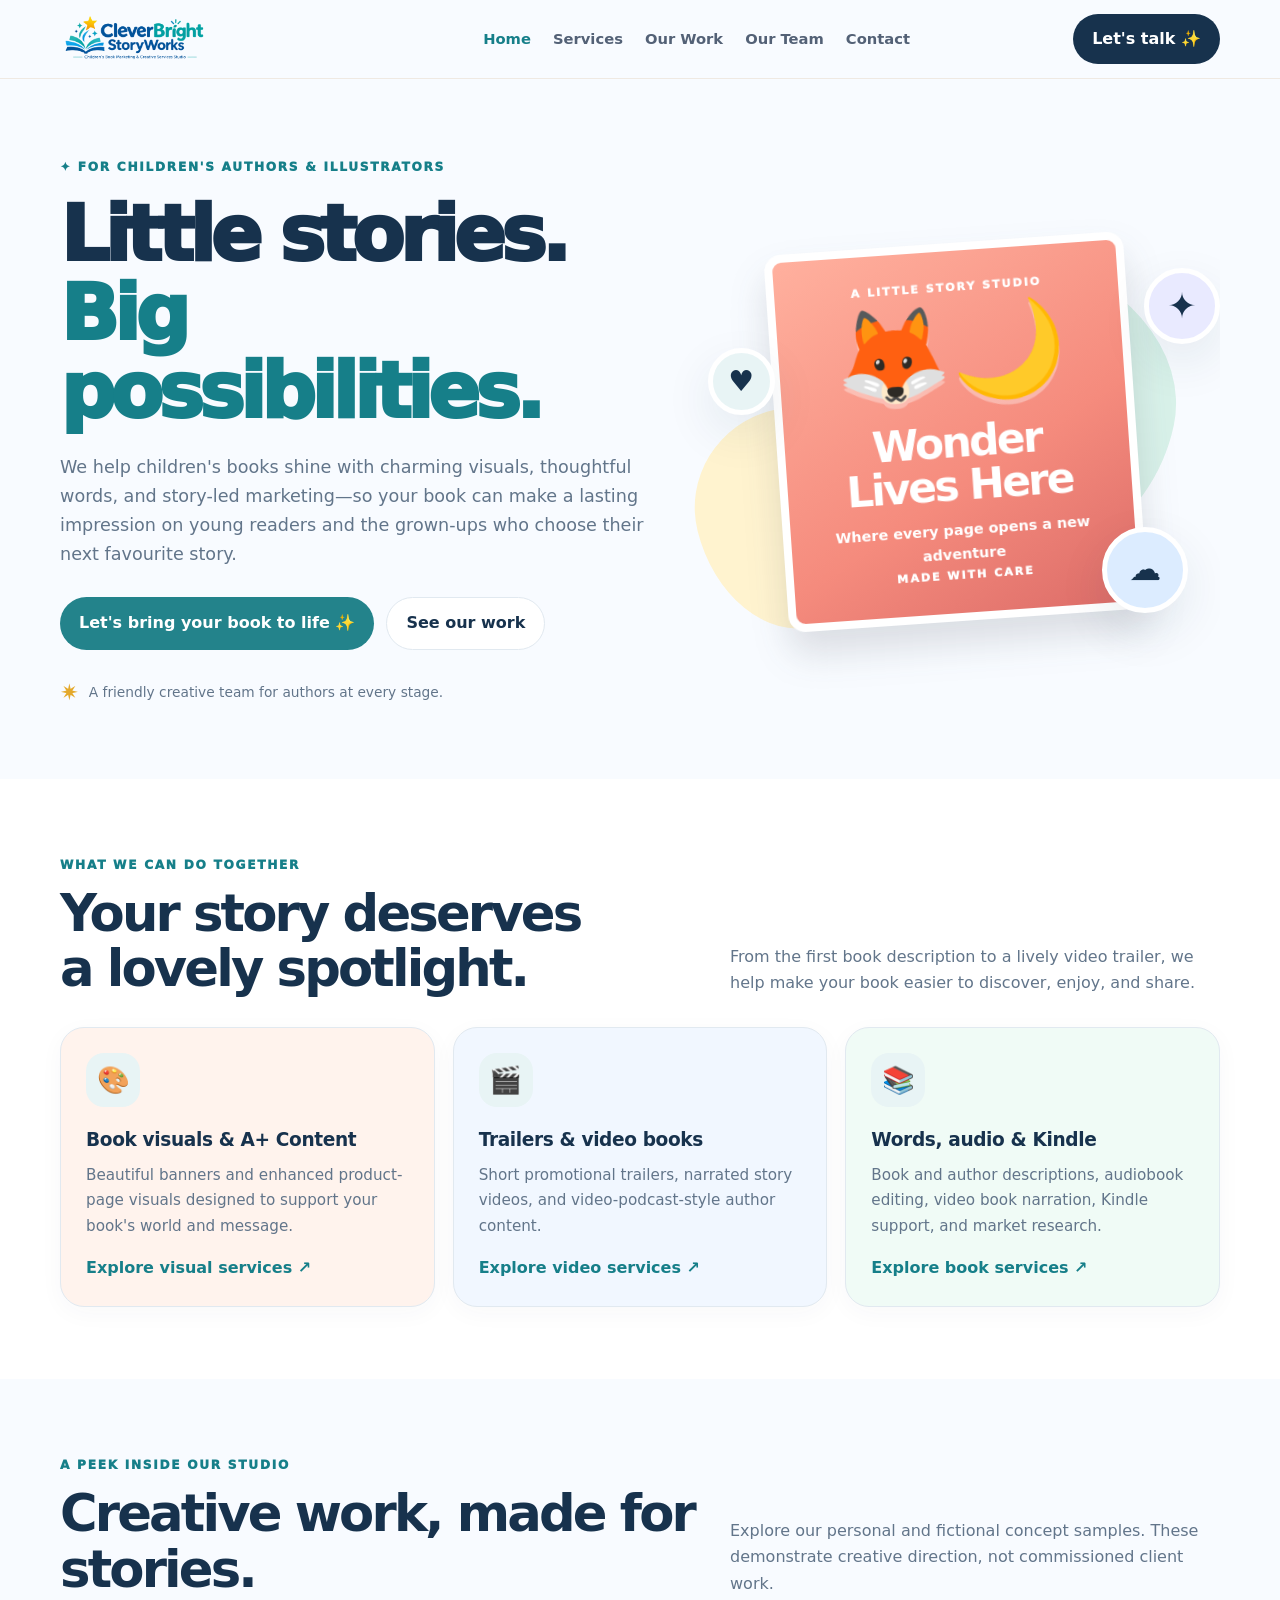
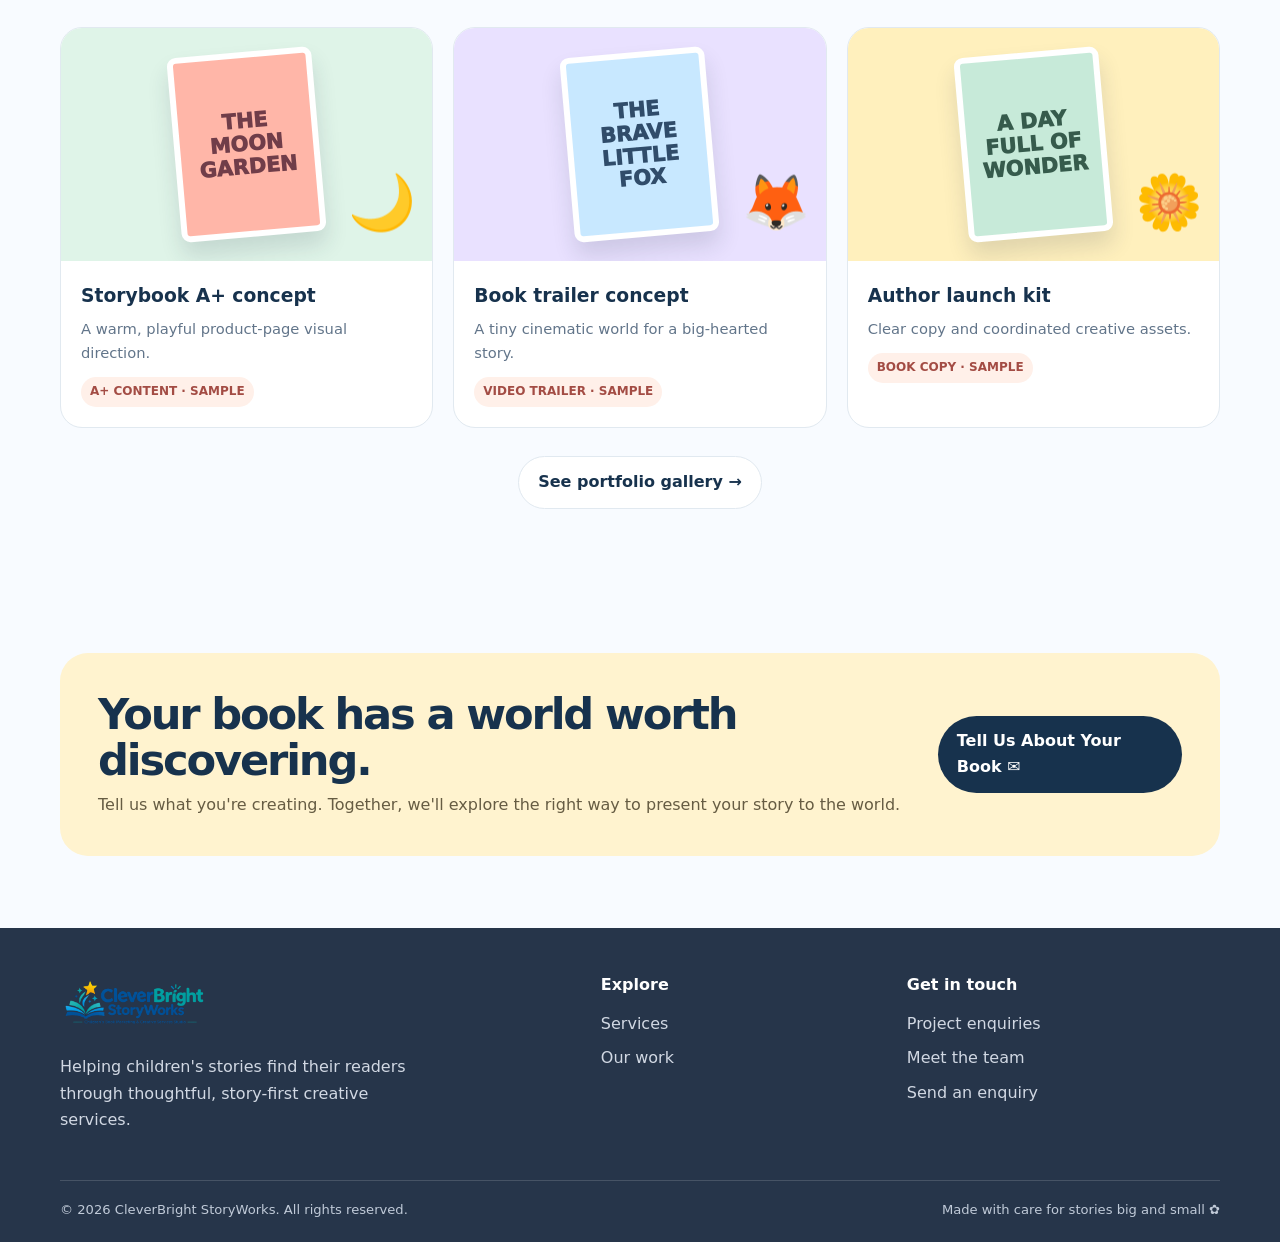
==== commit 2fb37621: "Add files via upload" ====
--- a/index.html
+++ b/index.html
@@ -52,7 +52,7 @@
   <div class="footer-grid">
     <div><a class="logo" href="index.html" aria-label="CleverBright StoryWorks home"><img class="site-logo-image" src="logo.png" alt="CleverBright StoryWorks"></a><p style="max-width:380px;margin-top:18px">Helping children's stories find their readers through thoughtful, story-first creative services.</p></div>
     <div><h3>Explore</h3><div class="footer-links"><a href="services.html">Services</a><a href="portfolio.html">Our work</a></div></div>
-    <div><h3>Get in touch</h3><div class="footer-links"><a href="contact.html">Project enquiries</a><a href="team.html">Meet the team</a><a href="mailto:okpoclevertom@gmail.com">okpoclevertom@gmail.com</a></div></div>
+    <div><h3>Get in touch</h3><div class="footer-links"><a href="contact.html">Project enquiries</a><a href="team.html">Meet the team</a><a href="contact.html">Send an enquiry</a></div></div>
   </div>
   <div class="footer-bottom"><span>© <span data-year></span> CleverBright StoryWorks. All rights reserved.</span><span>Made with care for stories big and small ✿</span></div>
 </div></footer>
--- a/styles.css
+++ b/styles.css
@@ -118,3 +118,5 @@
 .launch-card .work-info{display:flex;flex-direction:column;align-items:flex-start;flex:1}
 .launch-card .work-info .button{margin-top:18px}
 @media(max-width:620px){.portfolio-grid.launch-grid{grid-template-columns:1fr}.video-stage,.banner-stage{min-height:300px}}
+
+.form-status{font-size:.92rem;font-weight:700;margin-top:12px;color:var(--ink);min-height:1.4em}.contact-form button:disabled{opacity:.65;cursor:wait}
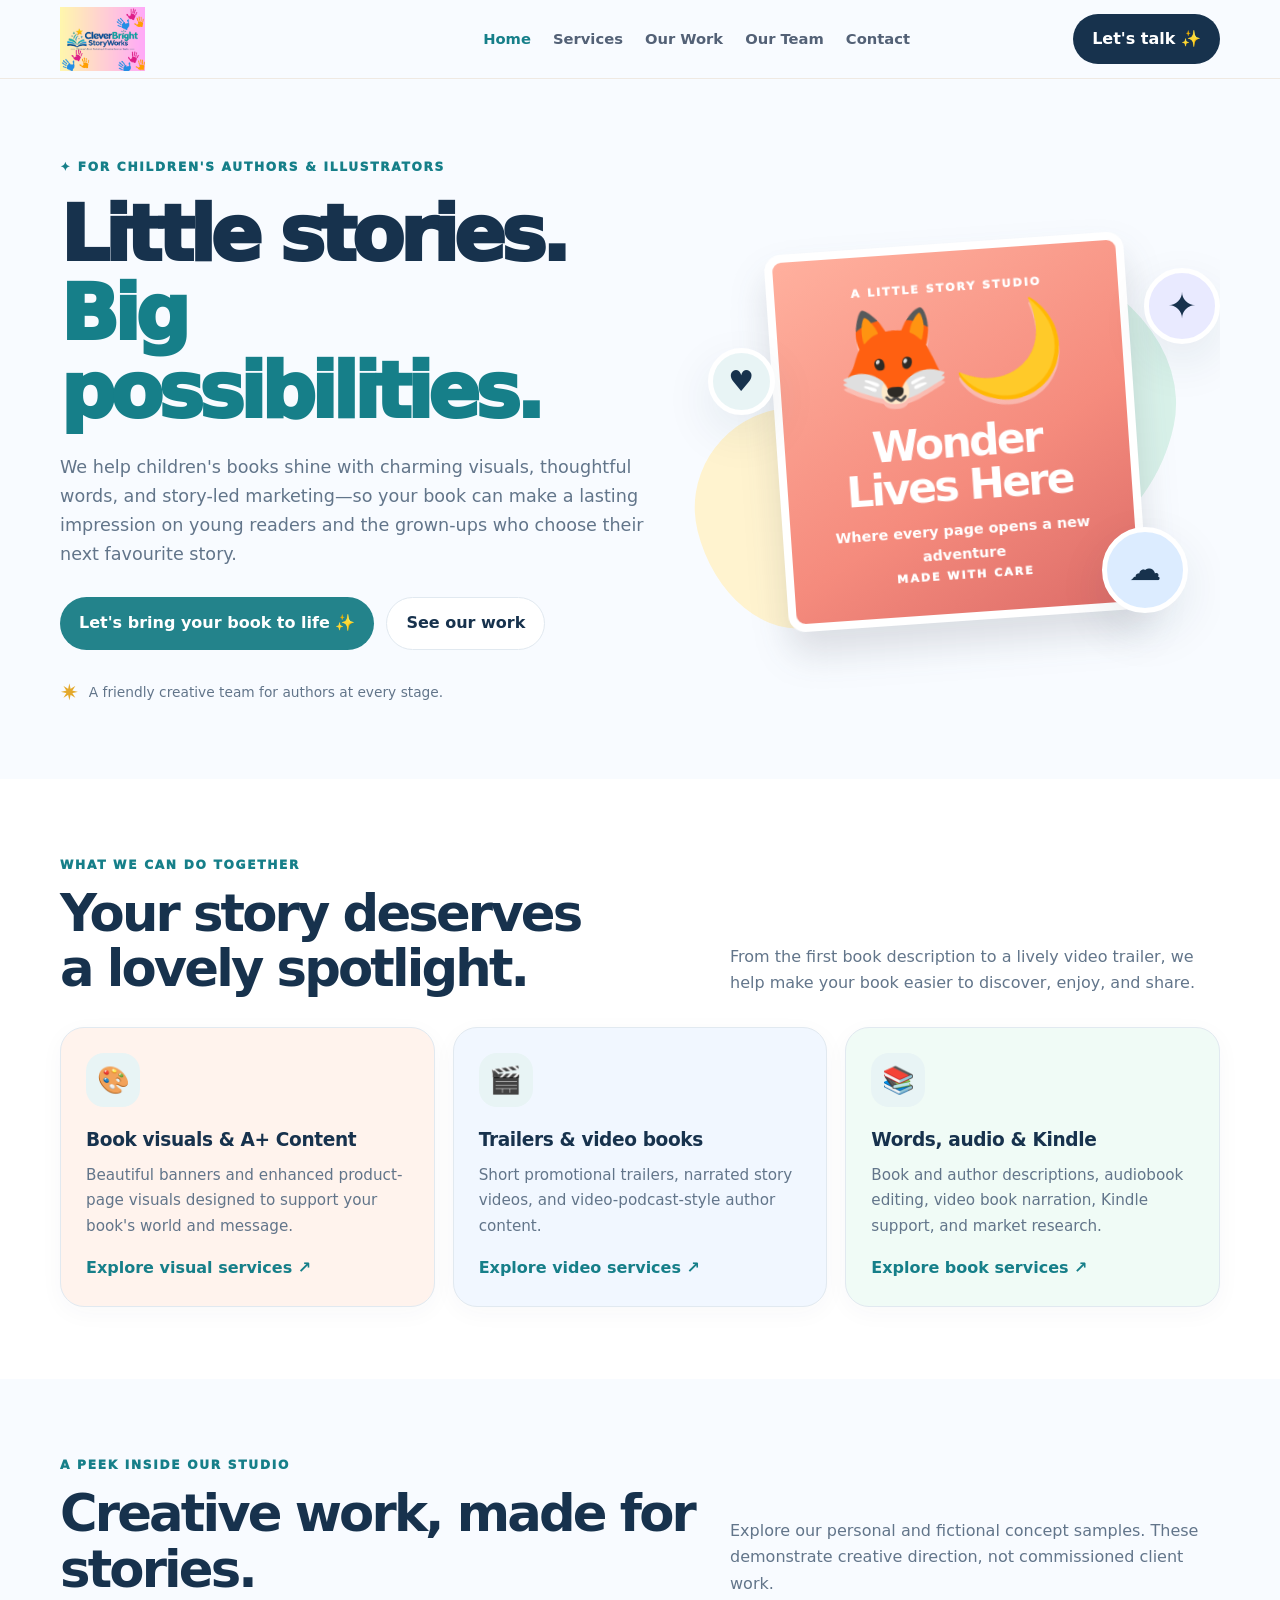
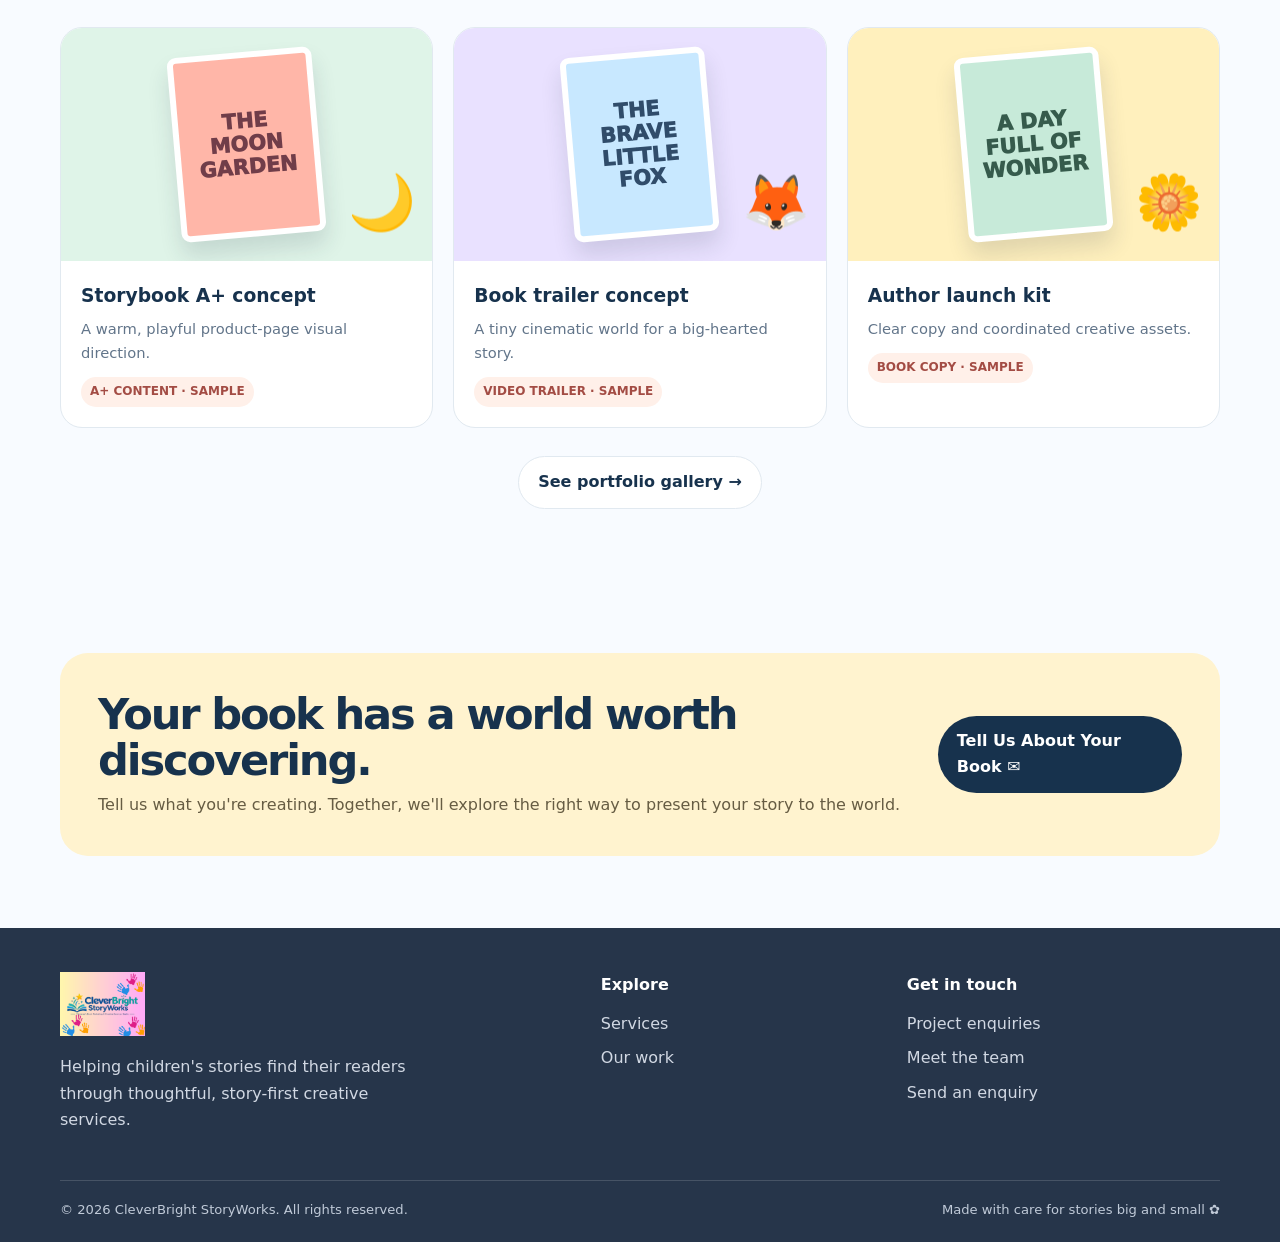
==== commit 26239293: "Update index.html" ====
--- a/index.html
+++ b/index.html
@@ -1,15 +1,15 @@
 <!doctype html>
 <html lang="en">
 <head>
-  <meta charset="utf-8"><meta name="viewport" content="width=device-width, initial-scale=1">
-  <meta name="description" content="CleverBright StoryWorks helps children's authors bring their books to life through book marketing and creative services.">
-  <title>Home | CleverBright StoryWorks</title>
+  <meta name="google-site-verification" content="YLbJxM9Y6uq1Avh40gmAlmGCBi1oeMsGXTclT0oeU4E" /><meta name="viewport" content="width=device-width, initial-scale=1">
+<meta name="description" content="Help your children's book stand out with cinematic book trailers, Amazon A+ Content, book descriptions, publishing support, and market research from CleverBright StoryWorks.">
+<title>Children's Book Marketing Services | CleverBright StoryWorks</title>
   <link rel="stylesheet" href="styles.css">
   <script src="script.js" defer></script>
 </head>
 <body>
 <header class="site-header"><div class="wrap nav">
-  <a class="logo" href="index.html" aria-label="CleverBright StoryWorks home"><img class="site-logo-image" src="logo.png" alt="CleverBright StoryWorks"></a>
+  <a class="logo" href="index.html" aria-label="CleverBright StoryWorks home"><img class="site-logo-image" src="Untitled Design (11).png" alt="CleverBright StoryWorks"></a>
   <button class="menu-toggle" aria-label="Toggle navigation" aria-expanded="false">☰</button>
   <nav class="nav-links" aria-label="Main navigation"><a href="index.html" aria-current="page">Home</a><a href="services.html" >Services</a><a href="portfolio.html" >Our Work</a><a href="team.html" >Our Team</a><a href="contact.html" >Contact</a></nav>
   <a class="nav-cta" href="contact.html">Let's talk ✨</a>
@@ -50,10 +50,10 @@
 </main>
 <footer class="site-footer"><div class="wrap">
   <div class="footer-grid">
-    <div><a class="logo" href="index.html" aria-label="CleverBright StoryWorks home"><img class="site-logo-image" src="logo.png" alt="CleverBright StoryWorks"></a><p style="max-width:380px;margin-top:18px">Helping children's stories find their readers through thoughtful, story-first creative services.</p></div>
+    <div><a class="logo" href="index.html" aria-label="CleverBright StoryWorks home"><img class="site-logo-image" src="Untitled Design (11).png" alt="CleverBright StoryWorks"></a><p style="max-width:380px;margin-top:18px">Helping children's stories find their readers through thoughtful, story-first creative services.</p></div>
     <div><h3>Explore</h3><div class="footer-links"><a href="services.html">Services</a><a href="portfolio.html">Our work</a></div></div>
     <div><h3>Get in touch</h3><div class="footer-links"><a href="contact.html">Project enquiries</a><a href="team.html">Meet the team</a><a href="contact.html">Send an enquiry</a></div></div>
   </div>
   <div class="footer-bottom"><span>© <span data-year></span> CleverBright StoryWorks. All rights reserved.</span><span>Made with care for stories big and small ✿</span></div>
 </div></footer>
-</body></html>+</body></html>
--- a/styles.css
+++ b/styles.css
@@ -109,7 +109,7 @@
 /* Launch portfolio presentation */
 .portfolio-grid.launch-grid{grid-template-columns:repeat(2,minmax(0,1fr));align-items:stretch}
 .launch-card{display:flex;flex-direction:column}
-.video-stage{background:linear-gradient(145deg,#e1eefb,#d8f1e9);padding:22px;display:flex;justify-content:center;align-items:center;min-height:360px}
+.video-stage{background:linear-gradient(145deg,#e1eefb,#d8f1e9);padding:18px;display:flex;justify-content:center;align-items:center;min-height:0}.portfolio-video{display:block;width:100%;aspect-ratio:16/9;height:auto;max-height:520px;object-fit:contain;background:#071525;border-radius:12px;box-shadow:0 14px 32px rgba(23,50,77,.14)}
 .video-placeholder{width:min(100%,230px);aspect-ratio:9/16;border:2px dashed #6c9ba8;border-radius:22px;background:linear-gradient(160deg,#f9fdff,#e7f5f4);display:flex;flex-direction:column;align-items:center;justify-content:center;text-align:center;padding:18px;color:#31566c;box-shadow:0 14px 32px rgba(23,50,77,.1)}
 .video-placeholder .play{width:62px;height:62px;border-radius:50%;background:#17324d;color:#fff;display:grid;place-items:center;font-size:1.5rem;margin-bottom:16px;padding-left:4px}
 .banner-stage{padding:26px;background:linear-gradient(145deg,#e9efff,#e3f4ef);display:flex;flex-direction:column;gap:12px;justify-content:center;min-height:360px}
@@ -120,3 +120,17 @@
 @media(max-width:620px){.portfolio-grid.launch-grid{grid-template-columns:1fr}.video-stage,.banner-stage{min-height:300px}}
 
 .form-status{font-size:.92rem;font-weight:700;margin-top:12px;color:var(--ink);min-height:1.4em}.contact-form button:disabled{opacity:.65;cursor:wait}
+
+
+/* Single featured A+ Content concept */
+.aplus-single-grid{grid-template-columns:minmax(0,1fr)!important;max-width:980px;margin-inline:auto}
+.aplus-feature-card{width:100%}
+.aplus-gallery{padding:18px;background:linear-gradient(145deg,#edf7fb,#e4f3f0);display:grid;gap:14px}
+.aplus-gallery figure{margin:0;overflow:hidden;border-radius:12px;background:#fff;border:1px solid rgba(35,73,92,.14)}
+.aplus-gallery img{display:block;width:100%;height:auto;object-fit:contain}
+.aplus-main-banner img{aspect-ratio:600/180;object-fit:cover}
+.aplus-supporting-visuals{display:grid;grid-template-columns:minmax(0,2fr) minmax(120px,1fr);gap:14px;align-items:stretch}
+.aplus-supporting-visuals figure:first-child img{height:100%;object-fit:cover}
+.aplus-page-preview{display:grid;place-items:center;padding:10px;min-height:130px}
+.aplus-page-preview img{width:100%;max-width:200px;max-height:200px;object-fit:contain}
+@media(max-width:620px){.aplus-gallery{padding:10px}.aplus-supporting-visuals{grid-template-columns:1fr}.aplus-supporting-visuals figure:first-child img{height:auto}}
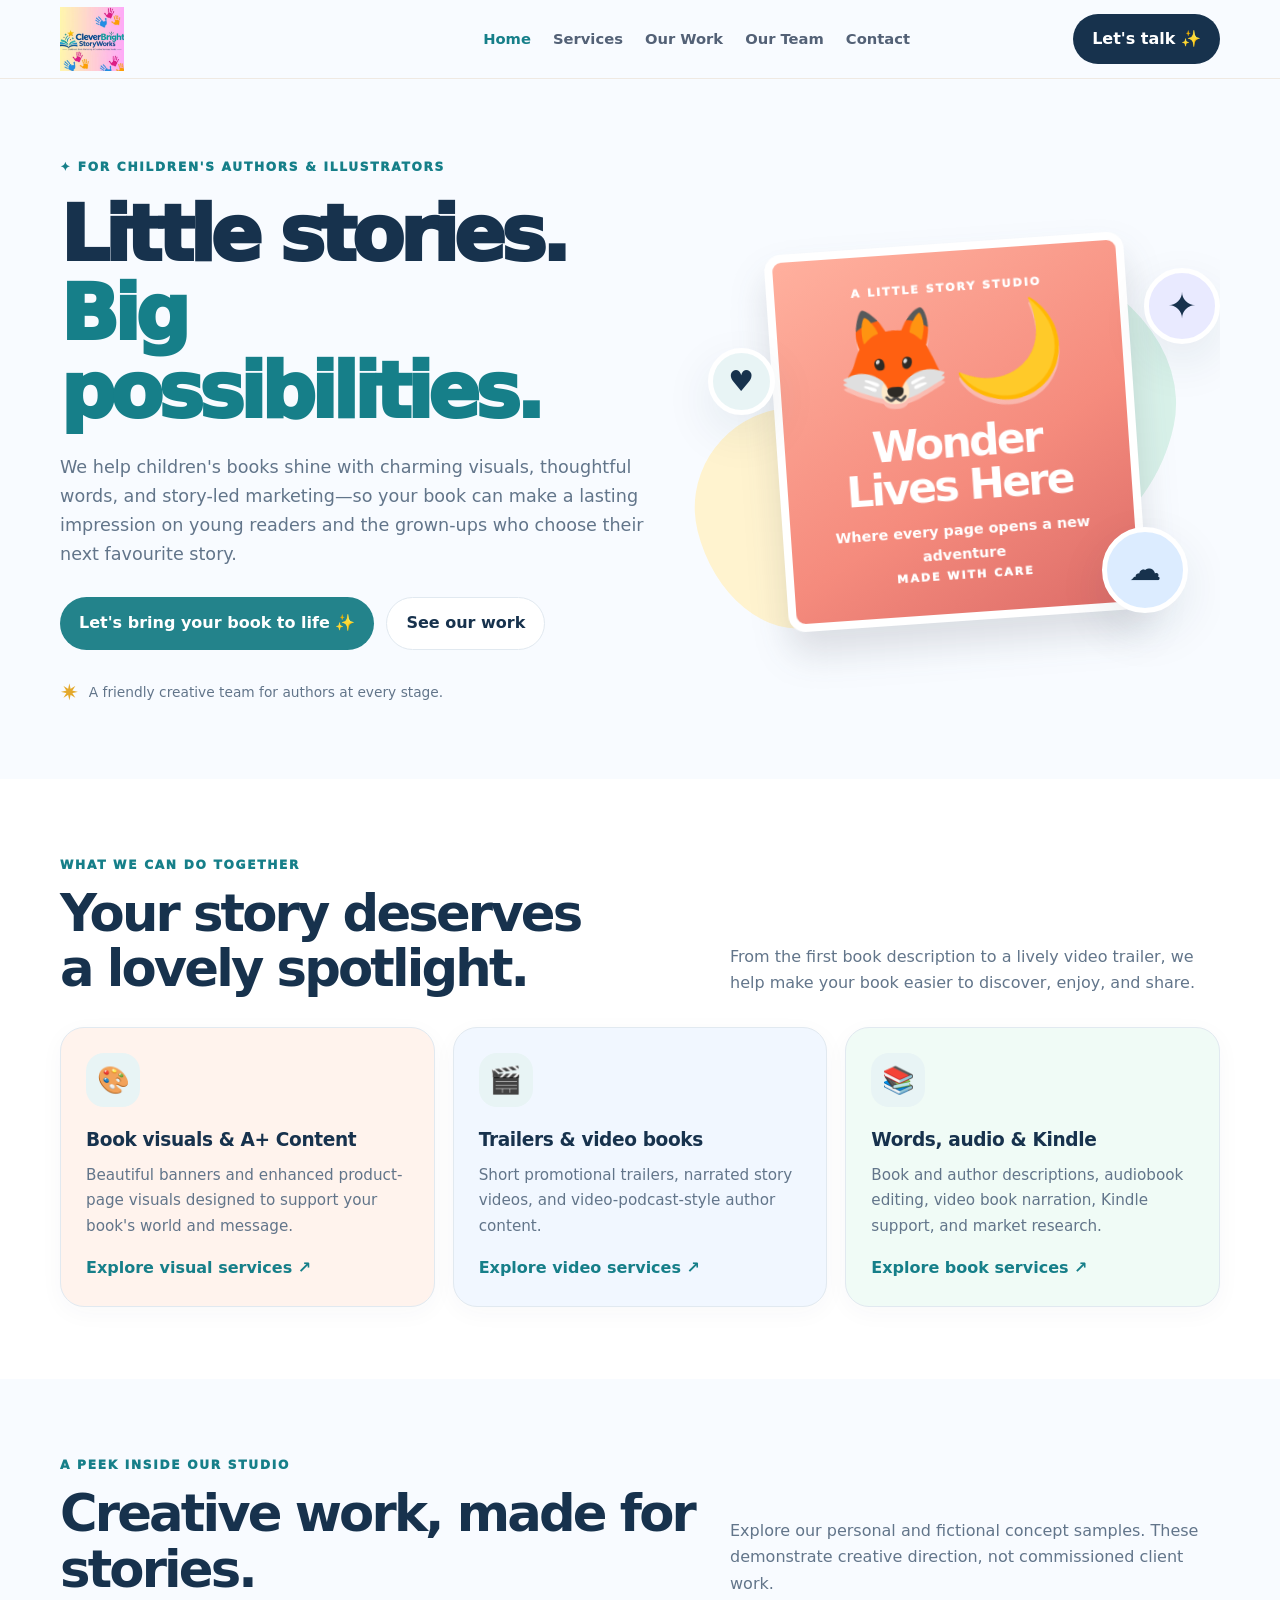
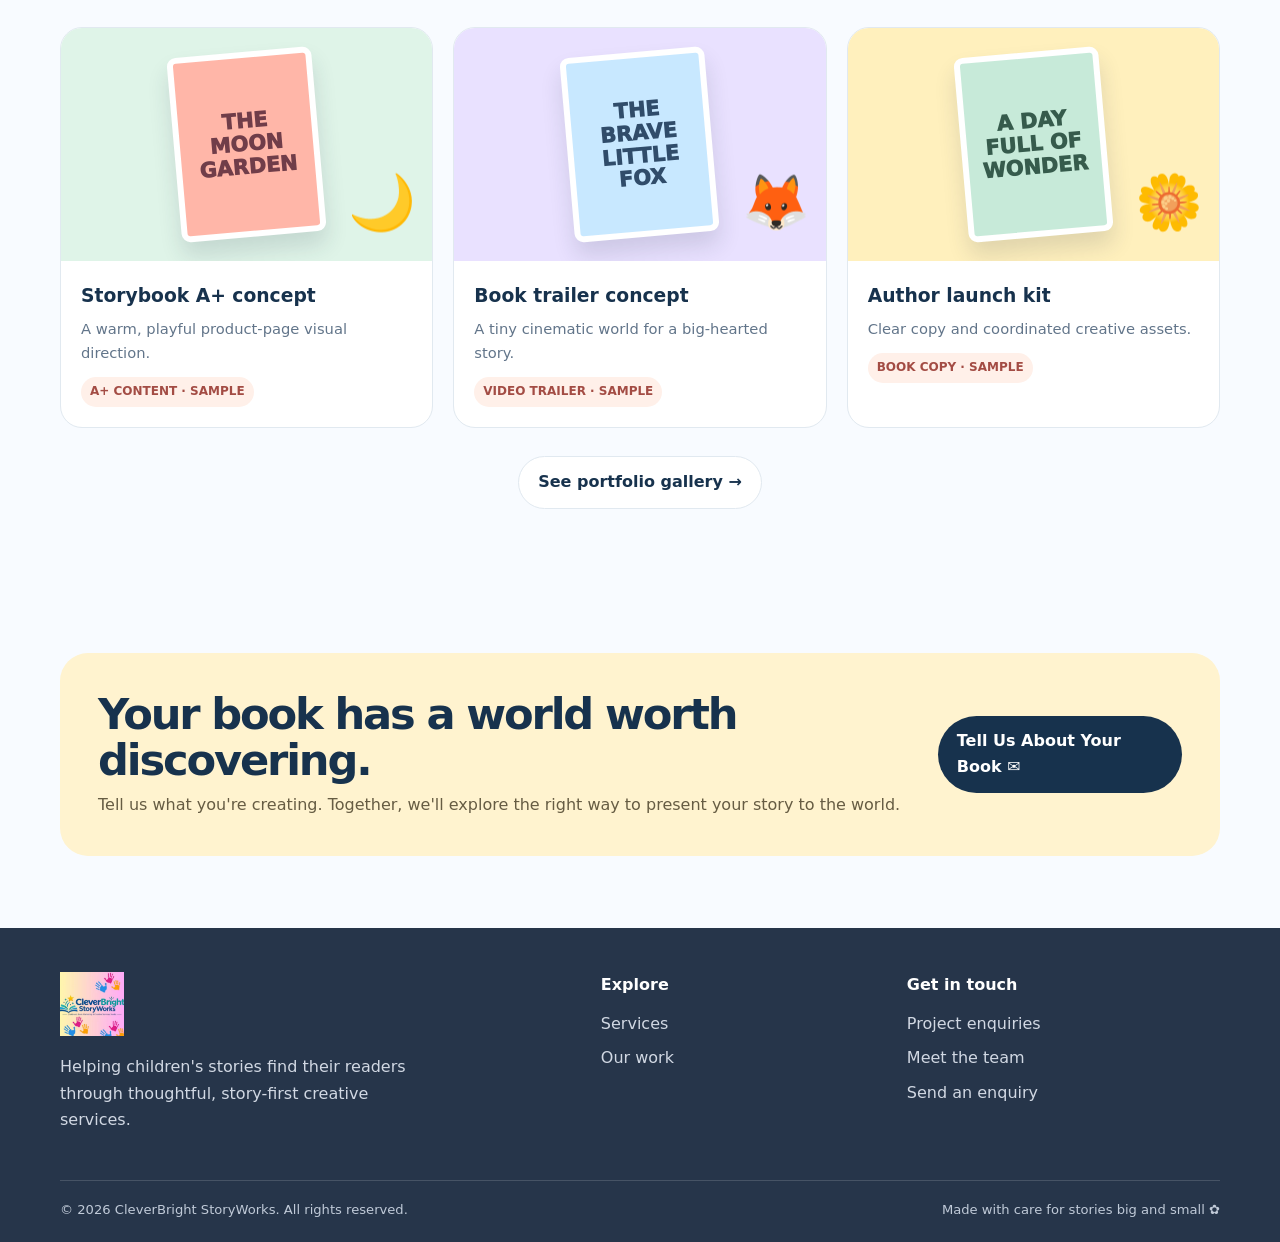
==== commit 282abf87: "Update index.html" ====
--- a/index.html
+++ b/index.html
@@ -9,7 +9,7 @@
 </head>
 <body>
 <header class="site-header"><div class="wrap nav">
-  <a class="logo" href="index.html" aria-label="CleverBright StoryWorks home"><img class="site-logo-image" src="Untitled Design (11).png" alt="CleverBright StoryWorks"></a>
+  <a class="logo" href="index.html" aria-label="CleverBright StoryWorks home"><img class="site-logo-image" src="okpo.png" alt="CleverBright StoryWorks"></a>
   <button class="menu-toggle" aria-label="Toggle navigation" aria-expanded="false">☰</button>
   <nav class="nav-links" aria-label="Main navigation"><a href="index.html" aria-current="page">Home</a><a href="services.html" >Services</a><a href="portfolio.html" >Our Work</a><a href="team.html" >Our Team</a><a href="contact.html" >Contact</a></nav>
   <a class="nav-cta" href="contact.html">Let's talk ✨</a>
@@ -50,7 +50,7 @@
 </main>
 <footer class="site-footer"><div class="wrap">
   <div class="footer-grid">
-    <div><a class="logo" href="index.html" aria-label="CleverBright StoryWorks home"><img class="site-logo-image" src="Untitled Design (11).png" alt="CleverBright StoryWorks"></a><p style="max-width:380px;margin-top:18px">Helping children's stories find their readers through thoughtful, story-first creative services.</p></div>
+    <div><a class="logo" href="index.html" aria-label="CleverBright StoryWorks home"><img class="site-logo-image" src="okpo.png" alt="CleverBright StoryWorks"></a><p style="max-width:380px;margin-top:18px">Helping children's stories find their readers through thoughtful, story-first creative services.</p></div>
     <div><h3>Explore</h3><div class="footer-links"><a href="services.html">Services</a><a href="portfolio.html">Our work</a></div></div>
     <div><h3>Get in touch</h3><div class="footer-links"><a href="contact.html">Project enquiries</a><a href="team.html">Meet the team</a><a href="contact.html">Send an enquiry</a></div></div>
   </div>
